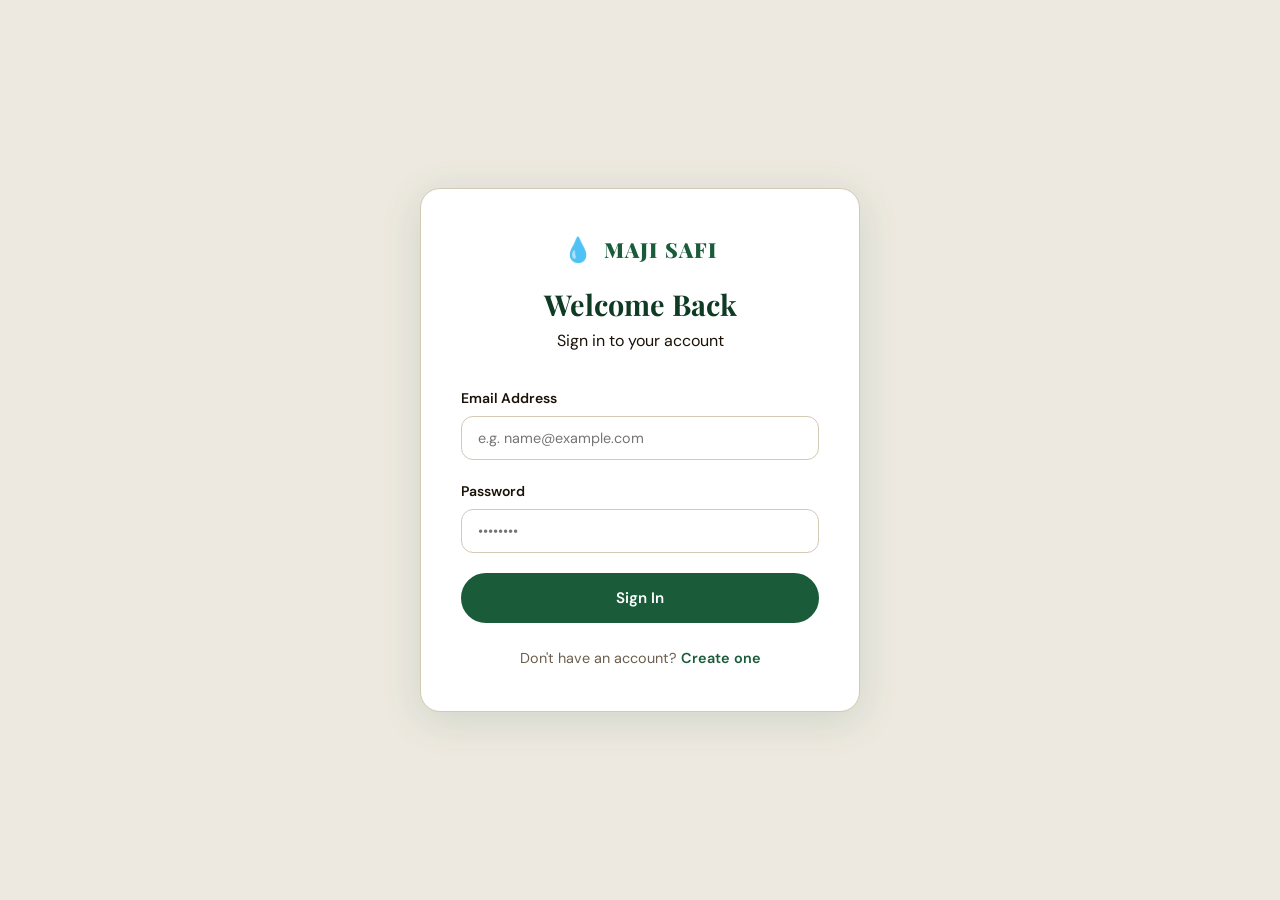
==== admin/index.html @ c629e255 "second commit" ====
<!DOCTYPE html>
<html lang="en">
<head>
  <meta charset="UTF-8"/>
  <meta name="viewport" content="width=device-width, initial-scale=1.0"/>
  <title>Admin Dashboard – Maji Safi</title>
  <link rel="stylesheet" href="../style.css"/>
  <link href="https://fonts.googleapis.com/css2?family=Playfair+Display:wght@700;900&family=DM+Sans:wght@300;400;500;600&display=swap" rel="stylesheet"/>
  <script src="../auth.js"></script>
</head>
<body>

<script>requireAuth('admin');</script>

<nav class="navbar">
  <div class="nav-inner">
    <a href="index.html" class="logo">
      <span class="logo-drop">💧</span>
      <span>MAJI SAFI (ADMIN)</span>
    </a>
    <button class="hamburger" id="hamburger" aria-label="Menu">
      <span></span><span></span><span></span>
    </button>
    <ul class="nav-links" id="navLinks">
      <li><a href="index.html" class="active">Dashboard</a></li>
      <li><button onclick="logout()" class="btn btn-outline btn-sm" style="margin-left:10px;">Logout</button></li>
    </ul>
  </div>
</nav>

<div class="dash-header">
  <div class="container">
    <div class="dash-header-left">
      <span class="badge">Admin Overview</span>
      <h1>Water Sources Dashboard</h1>
      <p>Live overview of all water points across Garissa, Wajir &amp; Mandera.</p>
    </div>
    <div class="dash-header-right">
      <div class="last-updated">
        <span class="pulse-dot"></span>
        Updated: <strong id="lastUpdated"></strong>
      </div>
    </div>
  </div>
</div>

<!-- KPI CARDS -->
<section class="dash-section">
  <div class="container">
    <div class="kpi-grid">
      <div class="kpi-card kpi-total">
        <div class="kpi-icon">🗺️</div>
        <div class="kpi-body">
          <span class="kpi-num" id="kpiTotal">36</span>
          <span class="kpi-label">Total Sources</span>
        </div>
        <div class="kpi-trend up">3 counties covered</div>
      </div>
      <div class="kpi-card kpi-working">
        <div class="kpi-icon">✅</div>
        <div class="kpi-body">
          <span class="kpi-num" id="kpiWorking">–</span>
          <span class="kpi-label">Working</span>
        </div>
        <div class="kpi-trend up" id="kpiWorkingPct"></div>
      </div>
      <div class="kpi-card kpi-broken">
        <div class="kpi-icon">❌</div>
        <div class="kpi-body">
          <span class="kpi-num" id="kpiBroken">–</span>
          <span class="kpi-label">Not Working</span>
        </div>
        <div class="kpi-trend down" id="kpiBrokenPct"></div>
      </div>
      <div class="kpi-card kpi-repair">
        <div class="kpi-icon">🔧</div>
        <div class="kpi-body">
          <span class="kpi-num" id="kpiRepair">–</span>
          <span class="kpi-label">Under Repair</span>
        </div>
        <div class="kpi-trend neutral" id="kpiRepairPct"></div>
      </div>
      <div class="kpi-card kpi-reports">
        <div class="kpi-icon">📋</div>
        <div class="kpi-body">
          <span class="kpi-num" id="kpiReports">0</span>
          <span class="kpi-label">Community Reports</span>
        </div>
        <div class="kpi-trend up">Submitted by community</div>
      </div>
    </div>
  </div>
</section>

<!-- CHARTS -->
<section class="dash-section">
  <div class="container">
    <div class="charts-grid">
      <div class="chart-card">
        <div class="chart-card-header">
          <h3>Status Breakdown</h3>
          <span class="chart-subtitle">All 36 sources</span>
        </div>
        <div class="donut-wrap">
          <svg class="donut-svg" viewBox="0 0 120 120" id="donutChart">
            <circle class="donut-bg" cx="60" cy="60" r="50"/>
            <circle class="donut-seg seg-working" cx="60" cy="60" r="50" id="segWorking"/>
            <circle class="donut-seg seg-broken"  cx="60" cy="60" r="50" id="segBroken"/>
            <circle class="donut-seg seg-repair"  cx="60" cy="60" r="50" id="segRepair"/>
          </svg>
          <div class="donut-center">
            <span class="donut-pct" id="donutPct">–</span>
            <span class="donut-lbl">Operational</span>
          </div>
        </div>
        <div class="donut-legend">
          <div class="dl-item"><span class="dl-dot dl-green"></span>Working <strong id="lgWorking">–</strong></div>
          <div class="dl-item"><span class="dl-dot dl-red"></span>Not Working <strong id="lgBroken">–</strong></div>
          <div class="dl-item"><span class="dl-dot dl-yellow"></span>Under Repair <strong id="lgRepair">–</strong></div>
        </div>
      </div>

      <div class="chart-card">
        <div class="chart-card-header">
          <h3>Sources by County</h3>
          <span class="chart-subtitle">Working vs Not Working vs Repair</span>
        </div>
        <div class="bar-chart" id="barChart"></div>
      </div>

      <div class="chart-card">
        <div class="chart-card-header">
          <h3>Source Types</h3>
          <span class="chart-subtitle">Distribution across all counties</span>
        </div>
        <div class="type-bars" id="typeBars"></div>
      </div>
    </div>
  </div>
</section>

<!-- COUNTY DETAIL -->
<section class="dash-section">
  <div class="container">
    <div class="section-header">
      <span class="section-tag">County Breakdown</span>
      <h2>Performance by County</h2>
    </div>
    <div class="county-dash-grid" id="countyDashGrid"></div>
  </div>
</section>

<!-- REPORTS TABLE -->
<section class="dash-section">
  <div class="container">
    <div class="table-card">
      <div class="table-card-header">
        <div>
          <h3>Community Reports Log</h3>
          <p>Reports submitted via the Report Issue page</p>
        </div>
        <div class="table-actions">
          <button class="btn btn-outline btn-sm" id="exportBtn">⬇ Export CSV</button>
          <button class="btn btn-outline btn-sm" id="clearDashReports">🗑 Clear All</button>
        </div>
      </div>
      <div class="table-wrap">
        <table class="data-table">
          <thead>
            <tr>
              <th>Ref ID</th><th>Date</th><th>Reporter</th>
              <th>County</th><th>Location</th><th>Issue</th><th>Urgency</th>
            </tr>
          </thead>
          <tbody id="reportsTableBody"></tbody>
        </table>
        <div class="empty-table" id="emptyTable" style="display:none;">
          <p>📋 No community reports yet.</p>
        </div>
      </div>
    </div>
  </div>
</section>

<!-- SOURCES TABLE -->
<section class="dash-section">
  <div class="container">
    <div class="table-card">
      <div class="table-card-header">
        <div>
          <h3>All Water Sources Registry</h3>
          <p>Complete list of 36 registered water points</p>
        </div>
        <div class="table-actions">
          <input type="text" id="tableSearch" placeholder="🔍 Search sources…" class="table-search"/>
        </div>
      </div>
      <div class="table-wrap">
        <table class="data-table">
          <thead>
            <tr>
              <th>#</th><th>Name</th><th>County</th><th>Location</th>
              <th>Type</th><th>Status</th><th>Capacity</th><th>Last Checked</th>
            </tr>
          </thead>
          <tbody id="sourcesTableBody"></tbody>
        </table>
      </div>
    </div>
  </div>
</section>

<footer class="footer">
  <div class="container footer-inner">
    <div class="footer-brand">
      <span class="logo-drop">💧</span>
      <strong>MAJI SAFI (ADMIN)</strong>
      <p>Water Source Management System<br>Internal Administrator Portal</p>
    </div>
    <div class="footer-links">
      <a href="index.html">Dashboard Overview</a>
      <button onclick="logout()" style="background:none; border:none; color:rgba(255,255,255,0.65); text-align:left; cursor:pointer; font-size:0.9rem; padding:0;">Logout</button>
    </div>
    <div class="footer-note">
      <p>© 2025 Maji Safi. Admin Portal.</p>
    </div>
  </div>
</footer>

<script src="../main.js"></script>
<script src="../source.js"></script>
<script src="dashboard.js"></script>
</body>
</html>
---- style.css ----
:root{
  --primary: #1a5c3a;
  --primary-light: #2a7a50;
  --primary-dark: #0f3a24;
  --accent: #e8a020;
  --accent-light: #f5c64a;
  --danger: #c0392b;
  --warning: #e67e22;
  --surface: #f7f4ef;
  --surface2: #ede9e0;
  --text: #1a1208;
  --text-muted: #6b5e4b;
  --border: #d4c9b5;
  --white: #ffffff;
  --shadow: 0 4px 24px rgba(26,92,58,0.10);
  --shadow-md: 0 8px 40px rgba(26,92,58,0.14);
  --radius: 12px;
  --radius-lg: 20px;
  --font-display: 'Playfair Display', Georgia, serif;
  --font-body: 'DM Sans', system-ui, sans-serif;
  --nav-h: 72px;
}
*, *::before, *::after {
     box-sizing: border-box;
     margin: 0;
     padding: 0;
     }
html { 
    scroll-behavior: smooth; 
}
body { 
    font-family: var(--font-body);
     background: var(--surface); 
     color: var(--text); 
     line-height: 1.65;
      min-height: 100vh; }
a { color: inherit; 
    text-decoration: none;
 }
 .container {
     max-width: 1160px;
     margin: 0 auto;
     padding: 0 24px; 
    }
.section {
     padding: 80px 0; 
    }
.mt-section { 
    margin-top: 64px;
 }
.mt-1 { 
    margin-top: 12px;
 }
.btn-block {
     width: 100%;
     }
.center {
     text-align: center;
     }
     

.navbar {
    position: sticky; 
    top: 0;
    z-index: 100; 
    height: var(--nav-h); 
    background: rgba(247,244,239,0.96);
    backdrop-filter: blur(12px); 
    border-bottom: 1px solid var(--border);
    box-shadow: 0 2px 12px rgba(0,0,0,0.06); 
        }
.nav-inner { 
    max-width: 1160px;
     margin: 0 auto;
      padding: 0 24px;
       height: 100%;
        display: flex; 
        align-items: center;
         justify-content: space-between; 
        }
.logo { 
    display: flex; 
    align-items: center;
    gap: 10px; 
    font-family: var(--font-display);
    font-size: 1.3rem; 
    font-weight: 900;
    color: var(--primary);
    letter-spacing: 0.05em;
     }
.logo-drop {
     font-size: 1.5rem; 
    }
.nav-links { 
    display: flex;
    list-style: none;
    gap: 6px;
    align-items: center;
 }
.nav-links a {
     padding: 8px 16px;
      border-radius: 30px; 
      font-weight: 500; 
      font-size: 0.95rem; 
      color: var(--text-muted); 
      transition: all 0.2s; 
    }
.nav-links a:hover { 
    color: var(--primary); 
    background: var(--surface2); 
}
.nav-links a.active { 
    background: var(--primary); 
    color: var(--white); 
    font-weight: 600;
 }
.hamburger { 
    display: none; 
    flex-direction: column; 
    gap: 5px; 
    background: none; 
    border: none; 
    cursor: pointer; 
    padding: 6px; 
}
.hamburger span {
     display: block; 
     width: 26px; 
     height: 2px; 
     background: var(--primary); 
     border-radius: 2px; 
     transition: all 0.3s; 
    }
    
.btn {
    display: inline-flex; 
    align-items: center; 
    justify-content: center; 
    gap: 8px;
    padding: 13px 28px; 
    border-radius: 40px;
    font-family: var(--font-body);
    font-weight: 600; 
    font-size: 0.95rem;
    cursor: pointer; 
    transition: all 0.25s; 
    border: 2px solid transparent; 
        }
.btn-primary {
     background: var(--primary);
      color: var(--white);
       border-color: var(--primary);
     }
.btn-primary:hover { 
    background: var(--primary-light); 
    border-color: var(--primary-light); 
    transform: translateY(-2px); 
    box-shadow: var(--shadow-md);
 }
.btn-outline {
     background: transparent;
      color: var(--primary);
       border-color: var(--primary);
     }
.btn-outline:hover { 
    background: var(--primary);
     color: var(--white); 
    }
.btn-white { 
    background: var(--white);
     color: var(--primary);
      border-color: var(--white); 
    }
.btn-white:hover { 
    background: var(--surface2);
 }
.btn-sm { 
    padding: 8px 18px;
     font-size: 0.875rem;
      border-radius: 30px; 
    }


.badge {
     display: inline-block; 
     background: var(--accent); 
     color: var(--primary-dark); 
     font-weight: 700; 
     font-size: 0.75rem; 
     letter-spacing: 0.12em; 
     text-transform: uppercase; 
     padding: 5px 14px; 
     border-radius: 30px; 
     margin-bottom: 16px; 
    }
.section-header {
     margin-bottom: 48px;
     }
.section-header.center { 
    text-align: center;
 }
.section-tag {
     display: inline-block; 
     font-size: 0.78rem; 
     font-weight: 700; 
     letter-spacing: 0.14em; 
     text-transform: uppercase; 
     color: var(--primary); 
     margin-bottom: 8px; 
    }
.section-header h2 {
     font-family: var(--font-display); 
     font-size: clamp(1.8rem, 4vw, 2.8rem); 
     font-weight: 700;
      color: var(--primary-dark); 
      line-height: 1.2; 
    }
.section-header p {
     color: var(--text-muted); 
     margin-top: 12px; 
     max-width: 540px; 
    }
.section-header.center p {
     margin: 12px auto 0;
     }

.hero { 
    position: relative;
     min-height: calc(100vh - var(--nav-h)); 
     display: flex; 
     flex-direction: column; 
     justify-content: center; 
     overflow: hidden; 
     padding: 80px 24px 40px; 
    }
.hero-bg { 
    position: absolute; 
    inset: 0; 
    pointer-events: none; 
    overflow: hidden; 
}
.blob { 
    position: absolute; 
    border-radius: 50%; 
    filter: blur(80px); 
    opacity: 0.25; 
}
.blob1 { 
    width: 600px; 
    height: 600px; 
    background: var(--primary); 
    top: -150px; 
    right: -150px; 
    animation: float 8s ease-in-out infinite;
 }
.blob2 {
     width: 400px;
      height: 400px; 
      background: var(--accent); 
      bottom: -100px; 
      left: -100px;
    animation: float 10s ease-in-out infinite reverse;
 }
.blob3 { 
    width: 300px; 
    height: 300px; 
    background: var(--primary-light); 
    top: 50%;
    left: 40%; 
    animation: float 12s ease-in-out infinite 2s; 
}
@keyframes float { 
    0%,100%{transform:translateY(0)} 50%{transform:translateY(-30px)}
 }
.hero-content {
    max-width: 700px;
    margin: 0 auto;
    text-align: center;
    position: relative;
    animation: fadeUp 0.8s ease forwards;
}
@keyframes fadeUp{
    from{opacity: 0;
    transform: translateY(30px)}to{opacity: 1;
    transform: translateY(0)}
}
.hero-content h1{
    font-family: var(--font-display);
    font-size: clamp(3rem,8vw,6rem);
    font-weight: 900;
    line-height: 1.0;
    color: var(--primary-dark);
    margin-bottom: 20px;
}
.hero-content h1 em{
    font-style: italic;
    color: var(--primary);
    position: relative;
}
.hero-content h1 em::after{
    content: '';
    position: absolute;
    bottom: 4px;
    left: 0;
    right: 0;
    height:3px;
    background-color: var(--accent);
    border-radius: 2px;
}
.hero-sub{
    font-size: 1.15rem;
    color: var(--text-muted);
    max-width: 520px;
    margin: 0 auto 36px;
    line-height: 1.7;
}
.hero-cta{
    display: flex;
    gap: 16px;
    justify-content: center;
    flex-wrap: wrap;
}

.hero-stats{
display: grid;
grid-template-columns: repeat(4,1fr);
gap: 20px;
max-width: 800px;
margin: 60px auto 0;
position: relative;
animation: fadeUp 0.8s ease 0.3s both;
}
.stat-card{
    background: var(--white);
    border: 1px solid var(--border);
    border-radius: var(--radius);
    padding: 24px 20px;
    text-align: center;
    box-shadow: var(--shadow);
}
.stat-num{
    display: block;
    font-family: var(--font-display);
    font-size: 2.4rem;
    font-weight: 900;
    color: var(--primary);
    line-height: 1;
}
.stat-num.working{
    color: #16a34a;
}

.stat-num.broken{
    color: var(--danger);
}

.stat-label{
    font-size: 0.82rem;
    color: var(--text-muted);
    font-weight: 500;
    display: block;
    margin-top: 6px;
}

.challenges-section { 
    background: var(--white);
 }
.challenges-grid {
     display: grid;
      grid-template-columns: repeat(3, 1fr); 
      gap: 24px;
     }
.challenge-card {
     background: var(--surface); 
     border: 1px solid var(--border);
      border-radius: var(--radius); 
      padding: 28px;
       transition: transform 0.2s, box-shadow 0.2s; 
    }
.challenge-card:hover { 
    transform: translateY(-4px);
     box-shadow: var(--shadow-md);
     }
.challenge-icon { 
    font-size: 2rem; 
    margin-bottom: 12px;
 }
.challenge-card h3 {
     font-family: var(--font-display);
      font-size: 1.2rem; 
      color: var(--primary-dark);
       margin-bottom: 8px;
     }
.challenge-card p {
     font-size: 0.9rem; 
     color: var(--text-muted);
      line-height: 1.6;
     }

.how-section {
     background: var(--primary-dark); 
    }
.how-section .section-tag {
     color: var(--accent-light);
    }
.how-section h2 {
     color: var(--white);
     }
.steps { 
    display: flex; 
    align-items: flex-start; 
    gap: 12px; 
    flex-wrap: wrap; 
    justify-content: center; 
}
.step { 
    background: rgba(255,255,255,0.06); 
    border: 1px solid rgba(255,255,255,0.12); 
    border-radius: var(--radius-lg); 
    padding: 32px 28px; 
    flex: 1; 
    min-width: 200px; 
    max-width: 240px; 
    text-align: center; 
}
.step-num { 
    font-family: var(--font-display); 
    font-size: 2.5rem; 
    font-weight: 900; 
    color: var(--accent);
     margin-bottom: 12px;
     }
.step h3 { 
    color: var(--white); 
    font-size: 1.05rem;
     margin-bottom: 8px;
     }
.step p { 
    color: rgba(255,255,255,0.65);
     font-size: 0.88rem; 
     line-height: 1.6; }
.step-arrow {
     color: rgba(255,255,255,0.3); 
     font-size: 1.5rem;
      padding-top: 50px;
     }

.counties-grid {
     display: grid; 
     grid-template-columns: repeat(3, 1fr);
      gap: 24px; 
    }
.county-card { 
    background: var(--white); 
    border: 1px solid var(--border); 
    border-radius: var(--radius-lg); 
    overflow: hidden; 
    display: block; 
    transition: transform 0.2s, 
    box-shadow 0.2s; }
.county-card:hover {
     transform: translateY(-6px); 
    box-shadow: var(--shadow-md); 
}
.county-visual {
     height: 160px; 
    background-size: cover;
     background-position: center;
     }
.garissa { 
    background: linear-gradient(135deg, #8B6914 0%, #c8952c 50%, #e8c04a 100%);
 }
.wajir { 
    background: linear-gradient(135deg, #1a5c3a 0%, #2e8b5a 50%, #4aad78 100%); }
.mandera { 
    background: linear-gradient(135deg, #7b3fa0 0%, #a85fd4 50%, #c784e8 100%); }
.county-info { 
    padding: 24px; }
.county-info h3 { 
    font-family: var(--font-display);
     font-size: 1.4rem; 
    color: var(--primary-dark); 
    margin-bottom: 8px;
 }
.county-info p { 
    font-size: 0.9rem;
     color: var(--text-muted);
      line-height: 1.6;
       margin-bottom: 16px;
 }
.county-link { 
    color: var(--primary);
     font-weight: 600; 
     font-size: 0.9rem;
 }

.cta-banner {
     background: linear-gradient(135deg, var(--accent) 0%, #c47b10 100%); 
     padding: 60px 0; 
     text-align: center;
     }
.cta-banner h2 {
     font-family: var(--font-display); 
     font-size: clamp(1.6rem, 4vw, 2.4rem); 
     color: var(--primary-dark);
      margin-bottom: 8px;
     }
.cta-banner p { 
    color: rgba(15,58,36,0.75); 
    margin-bottom: 28px; 
    font-size: 1.05rem; 
}

.page-hero { 
    background: linear-gradient(135deg, var(--primary-dark) 0%, var(--primary) 100%); padding: 60px 0 50px; position: relative; overflow: hidden; }
.page-hero::before {
     content: ''; 
     position: absolute;
      width: 400px;
       height: 400px;
        background: rgba(255,255,255,0.03);
         border-radius: 50%; 
         top: -100px; 
         right: -100px;
         }
.page-hero .badge { 
    background: rgba(255,255,255,0.15);
     color: var(--accent-light); 
    }
.page-hero h1 {
     font-family: var(--font-display);
      font-size: clamp(2rem, 5vw, 3.5rem);
       font-weight: 900; 
       color: var(--white);
        margin-bottom: 12px
        ; }
.page-hero p { 
    color: rgba(255,255,255,0.75); 
    max-width: 500px; 
    font-size: 1.05rem;
 }

.filters-bar { 
    background: var(--white); 
    border-bottom: 1px solid var(--border); 
    padding: 20px 0;
     position: sticky;
     top: var(--nav-h);
      z-index: 50; 
      box-shadow: 0 2px 8px rgba(0,0,0,0.04); 
    }
.filters-bar .container { 
    display: flex; 
    gap: 16px; 
    align-items: center;
     flex-wrap: wrap;
 }
.search-wrap { 
    flex: 1;
     min-width: 200px;
      position: relative; 
}
.search-icon {
     position: absolute; 
     left: 14px; 
     top: 50%; 
     transform: translateY(-50%); 
     font-size: 1rem;
     }
.search-input { 
    width: 100%; 
    padding: 10px 16px 10px 40px;
     border: 1.5px solid var(--border); 
     border-radius: 30px; 
     font-family: var(--font-body); 
     font-size: 0.9rem;
      background: var(--surface); 
      color: var(--text); 
      transition: border-color 0.2s;
     }
.search-input:focus {
     outline: none;
      border-color: var(--primary); 
      background: var(--white);
     }
.filter-group {
     display: flex;
      align-items: center; 
      gap: 8px;
       flex-shrink: 0; 
    }
.filter-group label {
     font-size: 0.82rem;
      font-weight: 600; 
      color: var(--text-muted);
       white-space: nowrap; 
    }
.filter-select { 
    padding: 9px 14px; 
    border: 1.5px solid var(--border);
     border-radius: 30px; 
     font-family: var(--font-body); 
     font-size: 0.875rem; 
     background: var(--surface); 
     color: var(--text); 
     cursor: pointer; 
     transition: border-color 0.2s; 
    }
.filter-select:focus {
     outline: none; 
     border-color: var(--primary);
     }

.results-meta { 
    display: flex; 
    justify-content: space-between;
     align-items: center; 
     margin-bottom: 24px; 
     flex-wrap: wrap;
      gap: 12px; }
#resultsCount {
     color: var(--text-muted); 
     font-size: 0.9rem;
     }
.legend {
     display: flex;
      gap: 16px;
      align-items: center;
       font-size: 0.875rem; 
       color: var(--text-muted); 
    }
.dot {
     width: 10px; height: 10px; 
     border-radius: 50%;
      display: inline-block; 
      margin-right: 4px;
     }
.dot-green { 
    background: #16a34a;
 }
.dot-red {
     background: var(--danger);
     }
.dot-yellow { 
    background: var(--warning); 
}

.sources-grid {
     display: grid;
      grid-template-columns: repeat(auto-fill, minmax(300px, 1fr));
       gap: 20px;
     }
.source-card {
     background: var(--white); 
     border: 1px solid var(--border);
      border-radius: var(--radius);
       overflow: hidden;
        transition: transform 0.2s, box-shadow 0.2s; animation: cardIn 0.3s ease both;
     }
@keyframes cardIn { 
    from{opacity:0;transform:scale(0.97)} to{opacity:1;transform:scale(1)} 
}
.source-card:hover {
     transform: translateY(-4px); 
     box-shadow: var(--shadow-md);
     }
.source-card-top {
     padding: 20px;
      border-bottom: 1px solid var(--border);
       display: flex; 
       justify-content: space-between;
        align-items: flex-start; 
        gap: 10px;
     }
.source-card-top h3 {
     font-family: var(--font-display); 
     font-size: 1.05rem; 
     color: var(--primary-dark);
      line-height: 1.3; 
    }
.status-badge { 
    display: inline-flex; 
    align-items: center; 
    gap: 5px; padding: 4px 12px; 
    border-radius: 20px; 
    font-size: 0.78rem;
     font-weight: 700;
      flex-shrink: 0; }
.status-working {
     background: #dcfce7;
      color: #15803d;
     }
.status-broken { 
    background: #fee2e2; 
    color: #b91c1c;
 }
.status-repair {
     background: #fef3c7; 
     color: #b45309; 
    }
.source-card-body {
     padding: 16px 20px; 
    }
.source-meta {
     display: flex;
      flex-direction: column;
       gap: 6px; 
    }
.source-meta-row {
     display: flex; 
     align-items: center;
      gap: 8px;
       font-size: 0.875rem;
        color: var(--text-muted); 
    }
.source-meta-row strong {
     color: var(--text);
      min-width: 70px;
       font-size: 0.82rem;
     }
.source-card-foot { 
    padding: 12px 20px; 
    border-top: 1px solid var(--border); 
    display: flex; 
    justify-content: space-between; 
    align-items: center;
     font-size: 0.8rem; 
     color: var(--text-muted); 
     background: var(--surface)
     ; }
.source-type-tag { 
    background: var(--primary); 
    color: var(--white);
     padding: 3px 10px; 
     border-radius: 20px;
      font-size: 0.75rem;
       font-weight: 600;
     }
.empty-state {
     text-align: center;
      padding: 60px 20px; 
      color: var(--text-muted);
     }
.empty-state p {
     margin-bottom: 16px;
      font-size: 1.1rem;
     }

.report-layout { 
    display: grid;
     grid-template-columns: 1fr 380px; 
     gap: 40px;
      align-items: start;
     }
.report-form-wrap h2 { 
    font-family: var(--font-display);
     font-size: 1.8rem; 
     color: var(--primary-dark); 
     margin-bottom: 6px;
     }
.form-intro {
     color: var(--text-muted); 
     margin-bottom: 32px; 
    }
.form-row { 
    display: grid;
     grid-template-columns: 1fr 1fr;
      gap: 20px; 
    }
.form-group {
     margin-bottom: 20px;
     }
.form-group label { 
    display: block; 
    font-size: 0.875rem; 
    font-weight: 600; 
    color: var(--text);
     margin-bottom: 6px; 
    }
.req { 
    color: var(--danger);
 }
.optional {
     color: var(--text-muted);
      font-weight: 400; 
    }
.form-group input, .form-group select, .form-group textarea {
     width: 100%; 
     padding: 12px 16px; 
     border: 1.5px solid var(--border);
      border-radius: var(--radius); 
      font-family: var(--font-body); 
      font-size: 0.9rem; color: var(--text); 
      background: var(--white);
       transition: border-color 0.2s,
       box-shadow 0.2s;
     }
.form-group input:focus, .form-group select:focus, .form-group textarea:focus {
     outline: none;
      border-color: var(--primary); 
     box-shadow: 0 0 0 3px rgba(26,92,58,0.1);
     }
.form-group input.error, .form-group select.error, .form-group textarea.error {
     border-color: var(--danger); 
     box-shadow: 0 0 0 3px rgba(192,57,43,0.1); 
    }
.form-group textarea { 
    resize: vertical; 
    min-height: 120px; 
}
.field-error { 
    display: block; 
    font-size: 0.8rem;
     color: var(--danger); 
     margin-top: 4px;
      min-height: 18px;
 }
#charCount { 
    font-size: 0.8rem; 
    color: var(--text-muted);
 }
.gps-row { 
    display: flex;
     gap: 10px; 
}
.gps-row input { 
    flex: 1; 
}
#gpsStatus { 
    display: block;
     font-size: 0.8rem;
      color: var(--text-muted);
       margin-top: 4px;
 }

.severity-options {
     display: flex; gap: 12px;
     flex-wrap: wrap;
 }
.severity-opt {
     cursor: pointer; 
}
.severity-opt input { 
    display: none;
 }
.sev-badge { 
    display: inline-block;
     padding: 8px 20px;
      border-radius: 30px; 
      font-size: 0.85rem; font-weight: 600;
       border: 2px solid transparent;
        cursor: pointer; 
        transition: all 0.2s;
     }
.sev-low {
     background: #dcfce7;
      color: #15803d;
       border-color: #86efac; 
    }
.sev-med { background: #fef3c7; color: #b45309; border-color: #fcd34d; }
.sev-high { background: #fee2e2; color: #b91c1c; border-color: #fca5a5; }
.severity-opt input:checked + .sev-low { background: #16a34a; color: white; border-color: #16a34a; }
.severity-opt input:checked + .sev-med { background: var(--warning); color: white; border-color: var(--warning); }
.severity-opt input:checked + .sev-high { background: var(--danger); color: white; border-color: var(--danger); }

/* CHECKBOX */
.form-check { display: flex; gap: 10px; align-items: flex-start; margin-bottom: 24px; }
.form-check input[type="checkbox"] { width: 18px; height: 18px; flex-shrink: 0; margin-top: 2px; accent-color: var(--primary); }
.form-check label { font-size: 0.875rem; color: var(--text-muted); line-height: 1.5; cursor: pointer; }

/* SIDEBAR */
.report-sidebar { background: var(--white); border: 1px solid var(--border); border-radius: var(--radius-lg); padding: 28px; position: sticky; top: calc(var(--nav-h) + 24px); }
.report-sidebar h3 { font-family: var(--font-display); font-size: 1.2rem; color: var(--primary-dark); margin-bottom: 6px; }
.sidebar-intro { font-size: 0.875rem; color: var(--text-muted); margin-bottom: 20px; }
.no-reports { color: var(--text-muted); font-size: 0.875rem; text-align: center; padding: 20px 0; }
.report-item { background: var(--surface); border: 1px solid var(--border); border-radius: var(--radius); padding: 14px; margin-bottom: 12px; font-size: 0.85rem; }
.report-item-header { display: flex; justify-content: space-between; margin-bottom: 6px; }
.report-item-loc { font-weight: 600; color: var(--primary-dark); }
.report-item-date { color: var(--text-muted); font-size: 0.78rem; }
.report-item-issue { color: var(--text-muted); }
.report-item-sev { display: inline-block; margin-top: 6px; padding: 2px 8px; border-radius: 20px; font-size: 0.75rem; font-weight: 700; }
.sev-Low { background: #dcfce7; color: #15803d; }
.sev-Medium { background: #fef3c7; color: #b45309; }
.sev-High { background: #fee2e2; color: #b91c1c; }

/* MODAL */
.modal-overlay { position: fixed; inset: 0; background: rgba(0,0,0,0.5); backdrop-filter: blur(4px); z-index: 200; display: flex; align-items: center; justify-content: center; padding: 20px; animation: fadeIn 0.2s ease; }
@keyframes fadeIn { from{opacity:0} to{opacity:1} }
.modal { background: var(--white); border-radius: var(--radius-lg); padding: 40px; max-width: 440px; width: 100%; text-align: center; animation: slideUp 0.3s ease; }
@keyframes slideUp { from{transform:translateY(20px);opacity:0} to{transform:translateY(0);opacity:1} }
.modal-icon { font-size: 3rem; margin-bottom: 16px; }
.modal h3 { font-family: var(--font-display); font-size: 1.6rem; color: var(--primary-dark); margin-bottom: 12px; }
.modal p { color: var(--text-muted); margin-bottom: 8px; font-size: 0.95rem; line-height: 1.6; }
.modal-actions { display: flex; gap: 12px; justify-content: center; margin-top: 24px; }

/* CONTACT PAGE */
.emergency-banner { background: #fee2e2; border: 1.5px solid #fca5a5; border-radius: var(--radius); padding: 20px 24px; display: flex; align-items: center; gap: 16px; margin-bottom: 60px; }
.emergency-icon { font-size: 2rem; flex-shrink: 0; }
.emergency-banner strong { display: block; font-size: 1.05rem; color: #b91c1c; margin-bottom: 4px; }
.emergency-banner p { color: var(--text-muted); font-size: 0.9rem; }
.emergency-banner a { color: var(--danger); font-size: 1.1rem; }
.offices-grid { display: grid; grid-template-columns: repeat(3, 1fr); gap: 24px; margin-bottom: 24px; }
.office-card { background: var(--white); border: 1px solid var(--border); border-radius: var(--radius-lg); overflow: hidden; transition: box-shadow 0.2s; }
.office-card:hover { box-shadow: var(--shadow-md); }
.office-flag { height: 6px; }
.garissa-flag { background: linear-gradient(90deg, #8B6914, #c8952c); }
.wajir-flag { background: linear-gradient(90deg, #1a5c3a, #2e8b5a); }
.mandera-flag { background: linear-gradient(90deg, #7b3fa0, #a85fd4); }
.office-body { padding: 24px; }
.office-body h3 { font-family: var(--font-display); font-size: 1.4rem; color: var(--primary-dark); margin-bottom: 4px; }
.office-dept { font-size: 0.8rem; color: var(--text-muted); font-weight: 600; text-transform: uppercase; letter-spacing: 0.06em; margin-bottom: 20px; }
.contact-list { display: flex; flex-direction: column; gap: 12px; }
.contact-item { display: flex; gap: 12px; align-items: flex-start; font-size: 0.875rem; }
.contact-item > span { font-size: 1rem; flex-shrink: 0; }
.contact-item strong { display: block; font-size: 0.78rem; color: var(--text-muted); font-weight: 600; text-transform: uppercase; letter-spacing: 0.05em; margin-bottom: 2px; }
.contact-item a { color: var(--primary); font-weight: 500; }
.contact-item a:hover { text-decoration: underline; }
.coordinators-grid { display: grid; grid-template-columns: repeat(3, 1fr); gap: 16px; }
.coordinator-card { background: var(--white); border: 1px solid var(--border); border-radius: var(--radius); padding: 20px; display: flex; gap: 14px; align-items: center; transition: box-shadow 0.2s; }
.coordinator-card:hover { box-shadow: var(--shadow); }
.coord-avatar { 
    font-size: 2.5rem; 
}
.coord-info { 
    display: flex; flex-direction: column; gap: 3px;
 }
.coord-info h4 { 
    font-weight: 600; color: var(--primary-dark); font-size: 0.95rem;
 }
.coord-county { 
    font-size: 0.8rem; color: var(--text-muted); 
}
.coord-phone { 
    font-size: 0.82rem; color: var(--primary); font-weight: 500;
 }
.coord-phone:hover {
     text-decoration: underline; }
.partners-grid {
     display: grid; 
     grid-template-columns: repeat(4, 1fr);
      gap: 16px; }
.partner-card {
     background: var(--white); 
     border: 1px solid var(--border); 
     border-radius: var(--radius);
      padding: 20px; 
     transition: box-shadow 0.2s; }
.partner-card:hover { 
    box-shadow: var(--shadow);
 }
.partner-card h4 { 
    font-family: var(--font-display);
     font-size: 1.05rem;
      color: var(--primary-dark); 
     margin-bottom: 4px;
 }
.partner-card p { 
    
    font-size: 0.82rem;
     color: var(--text-muted); 
     margin-bottom: 8px; 
}
.partner-card a {
     font-size: 0.82rem;
      color: var(--primary);
       font-weight: 500; 
    }
.partner-card a:hover {
     text-decoration: underline; }

.dash-header {
  background: linear-gradient(135deg, var(--primary-dark) 0%, var(--primary) 100%);
  padding: 48px 0 40px;
  position: relative;
  overflow: hidden;
}
.dash-header::before {
  content: '';
  position: absolute;
  width: 500px; height: 500px;
  background: rgba(255,255,255,0.03);
  border-radius: 50%;
  top: -200px; right: -100px;
}
.dash-header .container { 
    display: flex;
    justify-content: space-between; 
    align-items: flex-end;
     gap: 24px;
     flex-wrap: wrap; 
}
.dash-header-left .badge { 
    
    background: rgba(255,255,255,0.15);
     color: var(--accent-light);
 }
.dash-header-left h1 { 
    font-family: var(--font-display);
     font-size: clamp(1.8rem,4vw,3rem);
     font-weight: 900;
      color: var(--white);
       margin-bottom: 8px; }
.dash-header-left p {
    color: rgba(255,255,255,0.7); 
    font-size: 1rem;
 }
.dash-header-right { display: flex; align-items: center; gap: 16px; flex-wrap: wrap; 
}
.last-updated {
     display: flex;
      align-items: center;
      gap: 8px; 
      color: rgba(255,255,255,0.7); 
      font-size: 0.85rem;
     }
.last-updated strong { 
    color: var(--white); }
.pulse-dot { 
    width: 10px; height: 10px;
     background: #4ade80; 
     border-radius: 50%;
      animation: pulse 2s infinite; 
      flex-shrink: 0; 
    }
@keyframes pulse {
     0%,100%{box-shadow:0 0 0 0 rgba(74,222,128,0.4)} 50%{box-shadow:0 0 0 8px rgba(74,222,128,0)} }


.dash-section { padding: 32px 0; }

/* KPI */
.kpi-grid { 
    display: grid;
     grid-template-columns: repeat(5,1fr); 
    gap: 16px;
 }
.kpi-card {
     background: var(--white); border: 1px solid var(--border); border-radius: var(--radius); padding: 22px 20px; display: flex; flex-direction: column; gap: 8px; position: relative; overflow: hidden; transition: transform 0.2s, box-shadow 0.2s; animation: fadeUp 0.5s ease both; }
.kpi-card:hover { 
    
    transform: translateY(-3px); box-shadow: var(--shadow-md); 
}
.kpi-card::before { 
    content: ''; position: absolute; top: 0; left: 0; right: 0; height: 3px; 
}
.kpi-total::before   {
     background: var(--primary);
     }
.kpi-working::before {
     background: #16a34a;
     }
.kpi-broken::before  {
     background: var(--danger); 
    }
.kpi-repair::before  {
     background: var(--warning); 
    
    }
.kpi-reports::before {
     background: var(--accent);
     }
.kpi-icon {
     font-size: 1.6rem;
     }
.kpi-body { 
    display: flex; 
    flex-direction: column;
     gap: 2px;
 }
.kpi-num { 
    font-family: var(--font-display); 
    font-size: 2.2rem; font-weight: 900;
     color: var(--primary-dark);
      line-height: 1; 
}
.kpi-label {
     font-size: 0.8rem;
      color: var(--text-muted); 
      font-weight: 600; 
      text-transform: uppercase; 
      letter-spacing: 0.06em; 
    }
.kpi-trend { 
    font-size: 0.78rem; font-weight: 600; 
}
.kpi-trend.up { 
    color: #16a34a;
 }
.kpi-trend.down {
     color: var(--danger);
     }
.kpi-trend.neutral {
     color: var(--warning); 
    }

.charts-grid { 
    
    display: grid;
     grid-template-columns: 300px 1fr 1fr;
      gap: 20px; 
      align-items: start;
     }
.chart-card { 
    background: var(--white); 
    border: 1px solid var(--border);
    border-radius: var(--radius-lg); 
    padding: 24px;
     animation: fadeUp 0.5s ease 0.1s both;
     }
.chart-card-header {
     margin-bottom: 20px;
    
    
    }
.chart-card-header h3 { 
    font-family: var(--font-display); 
    font-size: 1.1rem;
     color: var(--primary-dark); 
     margin-bottom: 2px; }
.chart-subtitle { 
    font-size: 0.8rem;
     color: var(--text-muted);
     }

.donut-wrap {
     position: relative;
      width: 180px;
       height: 180px; 
       margin: 0 auto 20px; 
    }
.donut-svg {
     width: 100%; 
     height: 100%; 
     transform: rotate(-90deg);
     }
.donut-bg {
     fill: none; 
     stroke: var(--surface2); 
     stroke-width: 16; 
    }
.donut-seg { 
    fill: none; 
    stroke-width: 16; 
    stroke-linecap: butt; 
    transition: stroke-dasharray 0.8s ease,
     stroke-dashoffset 0.8s ease;
     }
.seg-working { 
    stroke: #16a34a; 
}
.seg-broken  { 
    stroke: var(--danger); 
}
.seg-repair  {
     stroke: var(--warning);
     }
.donut-center {
     position: absolute; 
     top: 50%; left: 50%; 
     transform: translate(-50%,-50%); 
     text-align: center; 
    }
.donut-pct { 
    display: block; 
    font-family: var(--font-display); 
    font-size: 1.8rem;
     font-weight: 900; 
    color: var(--primary-dark); 
    line-height: 1; 
}
.donut-lbl { 
    font-size: 0.72rem; 
    color: var(--text-muted); 
    font-weight: 600; text-transform: uppercase;
     letter-spacing: 0.06em;
     }
.donut-legend { 
    display: flex;
     flex-direction: column;
     gap: 10px; }
.dl-item {
     display: flex;
      align-items: center; 
      gap: 8px; font-size: 0.85rem;
       color: var(--text-muted);
     }
.dl-item strong {
     margin-left: auto;
      font-weight: 700; 
      color: var(--text); 
    }
.dl-dot {
     width: 10px;
      height: 10px; 
      border-radius: 50%; 
      flex-shrink: 0;
     }
.dl-green { 
    background: #16a34a; 
}
.dl-red   {
     background: var(--danger);
 }
.dl-yellow{
     background: var(--warning); 
    }

/* BARS */
.bar-chart {
     display: flex; 
     flex-direction: column;
      gap: 18px;
     }
.bar-group {
     display: flex; 
     flex-direction: column;
      gap: 6px; 
    }
.bar-group-label { 
    font-size: 0.85rem; font-weight: 600; 
    color: var(--primary-dark);
     display: flex; 
     justify-content: space-between;
 }
.bar-group-label span { 
    color: var(--text-muted); font-weight: 400; 
    font-size: 0.8rem;

}
.bar-track {
     background: var(--surface2); 
     border-radius: 6px; 
     height: 10px; 
     overflow: hidden; display: flex; 
    }
.bar-seg { 
    height: 100%; 
    transition: width 0.8s ease;
 }
.bar-working {
     background: #16a34a;
     }
.bar-broken  { 
    background: var(--danger); 
}
.bar-repair  { 
    background: var(--warning); 
}
.bar-group-sublabels { 
    display: flex; gap: 12px;
 }
.bar-sublabel {
     font-size: 0.75rem;
      display: flex; align-items: center;
       gap: 4px; 
       color: var(--text-muted); 
    }
.bar-sublabel-dot { 
    width: 7px;
     height: 7px; 
    border-radius: 50%; 
}

.type-bars { 
    display: flex; 
    flex-direction: column;
     gap: 16px;
 }
.type-row {
     display: flex;
      flex-direction: column; 
      gap: 5px;
 }
.type-row-label { 
    display: flex;
     justify-content: space-between;
     font-size: 0.85rem; 
     color: var(--text);
      font-weight: 500; 
}
.type-row-label span { color: var(--text-muted); font-size: 0.8rem; 
}
.type-track { background: var(--surface2);
     border-radius: 6px; 
     height: 12px; overflow: hidden;
 }
.type-fill {
     height: 100%; 
     background: linear-gradient(90deg, var(--primary),
      var(--primary-light));
       border-radius: 6px; 
      transition: width 0.8s ease;
 }

.county-dash-grid { 
    display: grid; 
    grid-template-columns: repeat(3,1fr); 
    gap: 20px; 
}
.county-dash-card { 
    background: var(--white); 
    border: 1px solid var(--border); 
    border-radius: var(--radius-lg); 
    overflow: hidden;
     animation: fadeUp 0.4s ease both;
     }
.county-dash-top {
     padding: 20px 24px 16px; 
     border-bottom: 1px solid var(--border);
     }
.county-dash-name {
     font-family: var(--font-display); 
     font-size: 1.4rem;
      color: var(--primary-dark);
       margin-bottom: 4px;
     }
.county-dash-sub { 
    font-size: 0.82rem; 
    color: var(--text-muted);
 }
.county-dash-stats {
    
    display: grid; 
    grid-template-columns: repeat(3,1fr);
     padding: 16px 24px;
      gap: 12px; 
      border-bottom: 1px solid var(--border);
     }
.cds-item { 
    text-align: center; }
.cds-num {
    
    display: block; 
    font-family: var(--font-display);
     font-size: 1.5rem;
      font-weight: 900;
      line-height: 1;
       margin-bottom: 2px;
     }
.cds-num.cg {
     color: #16a34a; }
.cds-num.cr { 
    color: var(--danger); }
.cds-num.cy { 
    color: var(--warning); }
.cds-label { 
    font-size: 0.72rem; 
    color: var(--text-muted); font-weight: 600
    ; text-transform: uppercase; 
    letter-spacing: 0.05em; }
.county-dash-bar { 
    padding: 14px 24px;
     display: flex; 
     align-items: center; gap: 12px; 
}
.cdb-track { 
    
    flex: 1; background: var(--surface2); border-radius: 6px; height: 8px; overflow: hidden;
 }
.cdb-fill { 
    height: 100%; 
    background: linear-gradient(90deg, #16a34a, #4ade80); 
    border-radius: 6px; transition: width 0.8s ease; 
}
.cdb-pct {
     font-size: 0.85rem;
      font-weight: 700; 
     color: var(--primary-dark);
      flex-shrink: 0; 
    }

.table-card { background: var(--white); 
    border: 1px solid var(--border);
     border-radius: var(--radius-lg); 
     overflow: hidden;
      animation: fadeUp 0.5s ease 0.15s both;
     }
.table-card-header { 
    padding: 20px 24px; 
    border-bottom: 1px solid var(--border);
     display: flex;
      justify-content: space-between;
      align-items: center; 
      flex-wrap: wrap; gap: 12px;
     }
.table-card-header h3 { 
    font-family: var(--font-display);
     font-size: 1.15rem; 
     color: var(--primary-dark);
      margin-bottom: 2px; 
    }
.table-card-header p { 
    font-size: 0.82rem; 
    color: var(--text-muted);
 }
.table-actions {
     display: flex; 
     gap: 8px;
      align-items: center;
     }
.table-search {
     padding: 8px 14px; 
     border: 1.5px solid var(--border); 
     border-radius: 30px; 
     font-family: var(--font-body); 
     font-size: 0.875rem;
      background: var(--surface);
       color: var(--text); 
      width: 220px; 
      transition: border-color 0.2s;
     }
.table-search:focus { 
    outline: none; border-color: var(--primary); 
}
.table-wrap { 
    overflow-x: auto;
 }
.data-table { 
    width: 100%;
     border-collapse: collapse;
      font-size: 0.875rem; 
    }
.data-table th { 
    background: var(--surface); 
    padding: 12px 16px;
     text-align: left; 
    font-size: 0.78rem; 
    font-weight: 700; 
    text-transform: uppercase;
     letter-spacing: 0.07em;
      color: var(--text-muted);
       border-bottom: 1px solid var(--border);
        white-space: nowrap; }
.data-table td { 
    padding: 12px 16px; 
    border-bottom: 1px solid var(--border); 
    color: var(--text); 
    vertical-align: middle;
 }
.data-table tbody tr:hover { 
    background: var(--surface);
 }
.data-table tbody tr:last-child td { 
    border-bottom: none; 
}
.t-badge { 
    display: inline-flex; 
    align-items: center; 
    gap: 4px; padding: 3px 10px; 
    border-radius: 20px; 
    font-size: 0.75rem;
     font-weight: 700;
      white-space: nowrap; 
    }
.t-working {
     background: #dcfce7; 
     color: #15803d;
     }
.t-broken  { 
    background: #fee2e2;
     color: #b91c1c;
     }
.t-repair  {
     background: #fef3c7;
      color: #b45309;
     }
.t-low     { 
    background: #dcfce7; 
    color: #15803d; 
}
.t-medium  { 
    background: #fef3c7; 
    color: #b45309;
 }
.t-high    { 
    background: #fee2e2; 
    color: #b91c1c; 
}
.t-type    { 
    background: var(--primary); 
    color: var(--white);
     padding: 3px 10px; 
     border-radius: 20px;
      font-size: 0.73rem; 
      font-weight: 600;
     }
.ref-id    { 
    font-family: monospace; 
    font-size: 0.78rem;
     color: var(--text-muted);
     }
.empty-table {
     text-align: center;
      padding: 50px 20px; 
      color: var(--text-muted);
     }
.empty-table p { 
    margin-bottom: 12px;
     font-size: 1rem;
 }


.footer {
     background: var(--primary-dark); 
     padding: 50px 0;
     }
.footer-inner { 
    display: grid; 
    grid-template-columns: 1fr 1fr 1fr;
     gap: 40px; 
     align-items: start;
     }
.footer-brand { 
    display: flex; 
    flex-direction: column;
     gap: 6px;
     }
.footer-brand .logo-drop {
     font-size: 2rem; 
    }
.footer-brand strong {
     font-family: var(--font-display);
      font-size: 1.2rem; 
      color: var(--white);
       letter-spacing: 0.06em;
     }
.footer-brand p { font-size: 0.85rem; 
    color: rgba(255,255,255,0.55); 
    line-height: 1.6;
 }
.footer-links {
     display: flex; 
     flex-direction: column; 
     gap: 10px; 
    }
.footer-links a { 
    color: rgba(255,255,255,0.65); 
    font-size: 0.9rem;
     transition: color 0.2s; 
}
.footer-links a:hover {
     color: var(--accent); 
    }
.footer-note { 
    color: rgba(255,255,255,0.5);
     font-size: 0.82rem;
      line-height: 1.8; 
    }
.footer-note strong { 
    color: rgba(255,255,255,0.8);
 }

/* RESPONSIVE */
@media (max-width: 900px) {
  .hamburger { 
    display: flex; 
}
  .nav-links {
     position: fixed; 
     top: var(--nav-h);
      left: 0;
       right: 0;
       background: var(--white);
        flex-direction: column; 
        padding: 20px; 
        gap: 4px; 
        border-bottom: 1px solid var(--border);
         box-shadow: var(--shadow);
          display: none;
           z-index: 90; }
  .nav-links.open {
     display: flex;
     }
  .nav-links a { 
    padding: 12px 16px;
     border-radius: 8px; 
    }
  .hero-stats { 
    grid-template-columns: repeat(2, 1fr);
     }
  .challenges-grid {
     grid-template-columns: 1fr 1fr;
     }
  .counties-grid { grid-template-columns: 1fr 1fr; 
}
  .offices-grid { 
    grid-template-columns: 1fr;
 }
  .coordinators-grid { 
    grid-template-columns: repeat(2, 1fr);
 }
  .partners-grid { 
    grid-template-columns: repeat(2, 1fr);
 }
  .footer-inner {
     grid-template-columns: 1fr;
      gap: 24px; 
    }
  .report-layout {
     grid-template-columns: 1fr;
    }
  .report-sidebar { 
    position: static; 
}
  .form-row {
     grid-template-columns: 1fr; 
    }
  .steps { 
    flex-direction: column; 
    align-items: center; 
}
  .step-arrow {
     transform: rotate(90deg);
      padding: 0;
     }
}

@media (max-width: 600px) {
  .hero-content h1 {
    font-size: 3rem; 
}
  .hero-stats { 
    grid-template-columns: 1fr 1fr; 
}
  .challenges-grid {
     grid-template-columns: 1fr;
 }
  .counties-grid {
     grid-template-columns: 1fr;
 }
  .coordinators-grid {
     grid-template-columns: 1fr;
 }
  .partners-grid { 
    grid-template-columns: 1fr 1fr; 
}
  .filters-bar .container {
     flex-direction: column; align-items: stretch;
 }
  .filter-group { 
    justify-content: space-between;
 }
  .modal-actions { 
    flex-direction: column;
 }
}
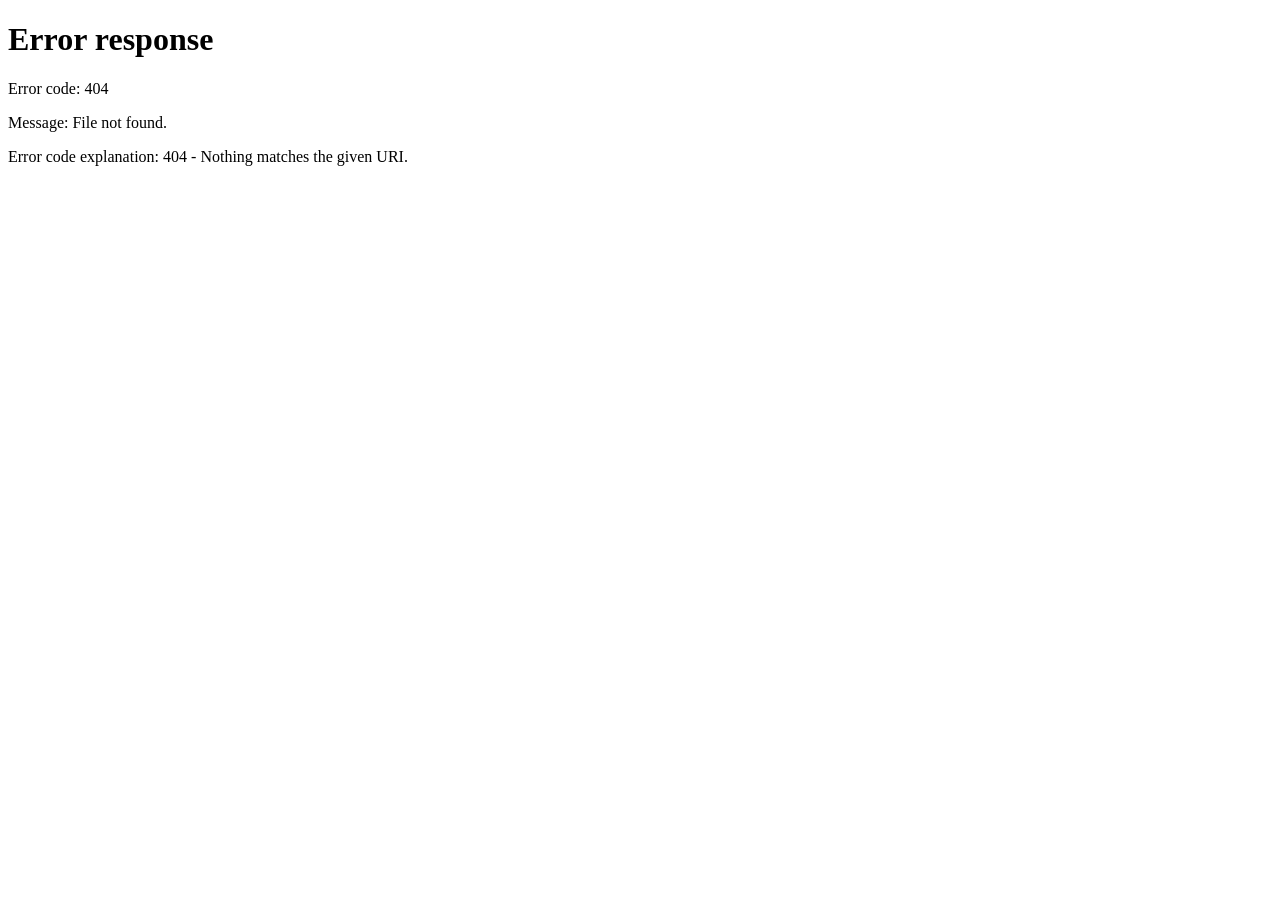
==== commit 186af29f: "fourth" ====
--- a/admin/index.html
+++ b/admin/index.html
@@ -3,7 +3,7 @@
 <head>
   <meta charset="UTF-8"/>
   <meta name="viewport" content="width=device-width, initial-scale=1.0"/>
-  <title>Admin Dashboard – Maji Safi</title>
+  <title>Admin - Maji Safi</title>
   <link rel="stylesheet" href="../style.css"/>
   <link href="https://fonts.googleapis.com/css2?family=Playfair+Display:wght@700;900&family=DM+Sans:wght@300;400;500;600&display=swap" rel="stylesheet"/>
   <script src="../auth.js"></script>
@@ -31,52 +31,50 @@
 <div class="dash-header">
   <div class="container">
     <div class="dash-header-left">
-      <span class="badge">Admin Overview</span>
-      <h1>Water Sources Dashboard</h1>
-      <p>Live overview of all water points across Garissa, Wajir &amp; Mandera.</p>
+      <span class="badge">Admin Portal</span>
+      <h1>System Dashboard</h1>
+      <p>Monitoring water sources in Garissa, Wajir and Mandera.</p>
     </div>
     <div class="dash-header-right">
       <div class="last-updated">
         <span class="pulse-dot"></span>
-        Updated: <strong id="lastUpdated"></strong>
+        Last Updated: <strong id="lastUpdated"></strong>
       </div>
     </div>
   </div>
 </div>
 
-<!-- KPI CARDS -->
 <section class="dash-section">
   <div class="container">
     <div class="kpi-grid">
       <div class="kpi-card kpi-total">
-        <div class="kpi-icon">🗺️</div>
+        <div class="kpi-icon">📍</div>
         <div class="kpi-body">
           <span class="kpi-num" id="kpiTotal">36</span>
-          <span class="kpi-label">Total Sources</span>
-        </div>
-        <div class="kpi-trend up">3 counties covered</div>
+          <span class="kpi-label">Sources</span>
+        </div>
       </div>
       <div class="kpi-card kpi-working">
         <div class="kpi-icon">✅</div>
         <div class="kpi-body">
-          <span class="kpi-num" id="kpiWorking">–</span>
-          <span class="kpi-label">Working</span>
+          <span class="kpi-num" id="kpiWorking">0</span>
+          <span class="kpi-label">Functional</span>
         </div>
         <div class="kpi-trend up" id="kpiWorkingPct"></div>
       </div>
       <div class="kpi-card kpi-broken">
         <div class="kpi-icon">❌</div>
         <div class="kpi-body">
-          <span class="kpi-num" id="kpiBroken">–</span>
-          <span class="kpi-label">Not Working</span>
+          <span class="kpi-num" id="kpiBroken">0</span>
+          <span class="kpi-label">Broken</span>
         </div>
         <div class="kpi-trend down" id="kpiBrokenPct"></div>
       </div>
       <div class="kpi-card kpi-repair">
         <div class="kpi-icon">🔧</div>
         <div class="kpi-body">
-          <span class="kpi-num" id="kpiRepair">–</span>
-          <span class="kpi-label">Under Repair</span>
+          <span class="kpi-num" id="kpiRepair">0</span>
+          <span class="kpi-label">Repairing</span>
         </div>
         <div class="kpi-trend neutral" id="kpiRepairPct"></div>
       </div>
@@ -84,22 +82,19 @@
         <div class="kpi-icon">📋</div>
         <div class="kpi-body">
           <span class="kpi-num" id="kpiReports">0</span>
-          <span class="kpi-label">Community Reports</span>
-        </div>
-        <div class="kpi-trend up">Submitted by community</div>
-      </div>
-    </div>
-  </div>
-</section>
-
-<!-- CHARTS -->
+          <span class="kpi-label">Reports</span>
+        </div>
+      </div>
+    </div>
+  </div>
+</section>
+
 <section class="dash-section">
   <div class="container">
     <div class="charts-grid">
       <div class="chart-card">
         <div class="chart-card-header">
-          <h3>Status Breakdown</h3>
-          <span class="chart-subtitle">All 36 sources</span>
+          <h3>Functional Status</h3>
         </div>
         <div class="donut-wrap">
           <svg class="donut-svg" viewBox="0 0 120 120" id="donutChart">
@@ -109,29 +104,27 @@
             <circle class="donut-seg seg-repair"  cx="60" cy="60" r="50" id="segRepair"/>
           </svg>
           <div class="donut-center">
-            <span class="donut-pct" id="donutPct">–</span>
-            <span class="donut-lbl">Operational</span>
+            <span class="donut-pct" id="donutPct">0%</span>
+            <span class="donut-lbl">Online</span>
           </div>
         </div>
         <div class="donut-legend">
-          <div class="dl-item"><span class="dl-dot dl-green"></span>Working <strong id="lgWorking">–</strong></div>
-          <div class="dl-item"><span class="dl-dot dl-red"></span>Not Working <strong id="lgBroken">–</strong></div>
-          <div class="dl-item"><span class="dl-dot dl-yellow"></span>Under Repair <strong id="lgRepair">–</strong></div>
+          <div class="dl-item"><span class="dl-dot dl-green"></span>Working <strong id="lgWorking">0</strong></div>
+          <div class="dl-item"><span class="dl-dot dl-red"></span>Broken <strong id="lgBroken">0</strong></div>
+          <div class="dl-item"><span class="dl-dot dl-yellow"></span>Repair <strong id="lgRepair">0</strong></div>
         </div>
       </div>
 
       <div class="chart-card">
         <div class="chart-card-header">
-          <h3>Sources by County</h3>
-          <span class="chart-subtitle">Working vs Not Working vs Repair</span>
+          <h3>County Statistics</h3>
         </div>
         <div class="bar-chart" id="barChart"></div>
       </div>
 
       <div class="chart-card">
         <div class="chart-card-header">
-          <h3>Source Types</h3>
-          <span class="chart-subtitle">Distribution across all counties</span>
+          <h3>Infrastructure Types</h3>
         </div>
         <div class="type-bars" id="typeBars"></div>
       </div>
@@ -139,68 +132,60 @@
   </div>
 </section>
 
-<!-- COUNTY DETAIL -->
 <section class="dash-section">
   <div class="container">
     <div class="section-header">
-      <span class="section-tag">County Breakdown</span>
-      <h2>Performance by County</h2>
+      <h2>County Data</h2>
     </div>
     <div class="county-dash-grid" id="countyDashGrid"></div>
   </div>
 </section>
 
-<!-- REPORTS TABLE -->
 <section class="dash-section">
   <div class="container">
     <div class="table-card">
       <div class="table-card-header">
         <div>
-          <h3>Community Reports Log</h3>
-          <p>Reports submitted via the Report Issue page</p>
+          <h3>Community Feedback</h3>
         </div>
         <div class="table-actions">
-          <button class="btn btn-outline btn-sm" id="exportBtn">⬇ Export CSV</button>
-          <button class="btn btn-outline btn-sm" id="clearDashReports">🗑 Clear All</button>
+          <button class="btn btn-outline btn-sm" id="exportBtn">Export</button>
+          <button class="btn btn-outline btn-sm" id="clearDashReports">Clear All</button>
         </div>
       </div>
       <div class="table-wrap">
         <table class="data-table">
           <thead>
             <tr>
-              <th>Ref ID</th><th>Date</th><th>Reporter</th>
-              <th>County</th><th>Location</th><th>Issue</th><th>Urgency</th>
+              <th>ID</th><th>Date</th><th>Reporter</th><th>County</th><th>Location</th><th>Issue</th><th>Urgency</th>
             </tr>
           </thead>
           <tbody id="reportsTableBody"></tbody>
         </table>
         <div class="empty-table" id="emptyTable" style="display:none;">
-          <p>📋 No community reports yet.</p>
-        </div>
-      </div>
-    </div>
-  </div>
-</section>
-
-<!-- SOURCES TABLE -->
+          <p>No reports currently.</p>
+        </div>
+      </div>
+    </div>
+  </div>
+</section>
+
 <section class="dash-section">
   <div class="container">
     <div class="table-card">
       <div class="table-card-header">
         <div>
-          <h3>All Water Sources Registry</h3>
-          <p>Complete list of 36 registered water points</p>
+          <h3>Water Source Inventory</h3>
         </div>
         <div class="table-actions">
-          <input type="text" id="tableSearch" placeholder="🔍 Search sources…" class="table-search"/>
+          <input type="text" id="tableSearch" placeholder="Search..." class="table-search"/>
         </div>
       </div>
       <div class="table-wrap">
         <table class="data-table">
           <thead>
             <tr>
-              <th>#</th><th>Name</th><th>County</th><th>Location</th>
-              <th>Type</th><th>Status</th><th>Capacity</th><th>Last Checked</th>
+              <th>#</th><th>Name</th><th>County</th><th>Location</th><th>Type</th><th>Status</th><th>Capacity</th><th>Updated</th>
             </tr>
           </thead>
           <tbody id="sourcesTableBody"></tbody>
@@ -213,16 +198,10 @@
 <footer class="footer">
   <div class="container footer-inner">
     <div class="footer-brand">
-      <span class="logo-drop">💧</span>
-      <strong>MAJI SAFI (ADMIN)</strong>
-      <p>Water Source Management System<br>Internal Administrator Portal</p>
-    </div>
-    <div class="footer-links">
-      <a href="index.html">Dashboard Overview</a>
-      <button onclick="logout()" style="background:none; border:none; color:rgba(255,255,255,0.65); text-align:left; cursor:pointer; font-size:0.9rem; padding:0;">Logout</button>
+      <strong>MAJI SAFI ADMIN</strong>
     </div>
     <div class="footer-note">
-      <p>© 2025 Maji Safi. Admin Portal.</p>
+      <p>© 2025 Maji Safi</p>
     </div>
   </div>
 </footer>
--- a/style.css
+++ b/style.css
@@ -1643,4 +1643,26 @@
   .modal-actions { 
     flex-direction: column;
  }
-}+}
+.user-welcome { background: var(--primary-dark); padding: 60px 0 40px; color: var(--white); }
+.user-welcome h1 { font-family: var(--font-display); font-size: 2.5rem; margin-bottom: 8px; }
+.user-welcome p { color: rgba(255,255,255,0.7); }
+.user-grid { display: grid; grid-template-columns: 1fr 350px; gap: 30px; margin-top: -30px; }
+.user-main-card { background: var(--white); border-radius: var(--radius-lg); padding: 30px; box-shadow: var(--shadow); border: 1px solid var(--border); }
+.user-side-card { background: var(--white); border-radius: var(--radius-lg); padding: 25px; box-shadow: var(--shadow); border: 1px solid var(--border); height: fit-content; }
+.card-title { font-family: var(--font-display); font-size: 1.3rem; color: var(--primary-dark); margin-bottom: 20px; display: flex; justify-content: space-between; align-items: center; }
+
+@media (max-width: 992px) {
+  .user-grid { grid-template-columns: 1fr; margin-top: 0; }
+}
+
+#droughtAlert {
+  z-index: 1000;
+  position: relative;
+}
+
+.alert-content {
+  max-width: 1160px;
+  margin: 0 auto;
+  padding: 0 24px;
+}
